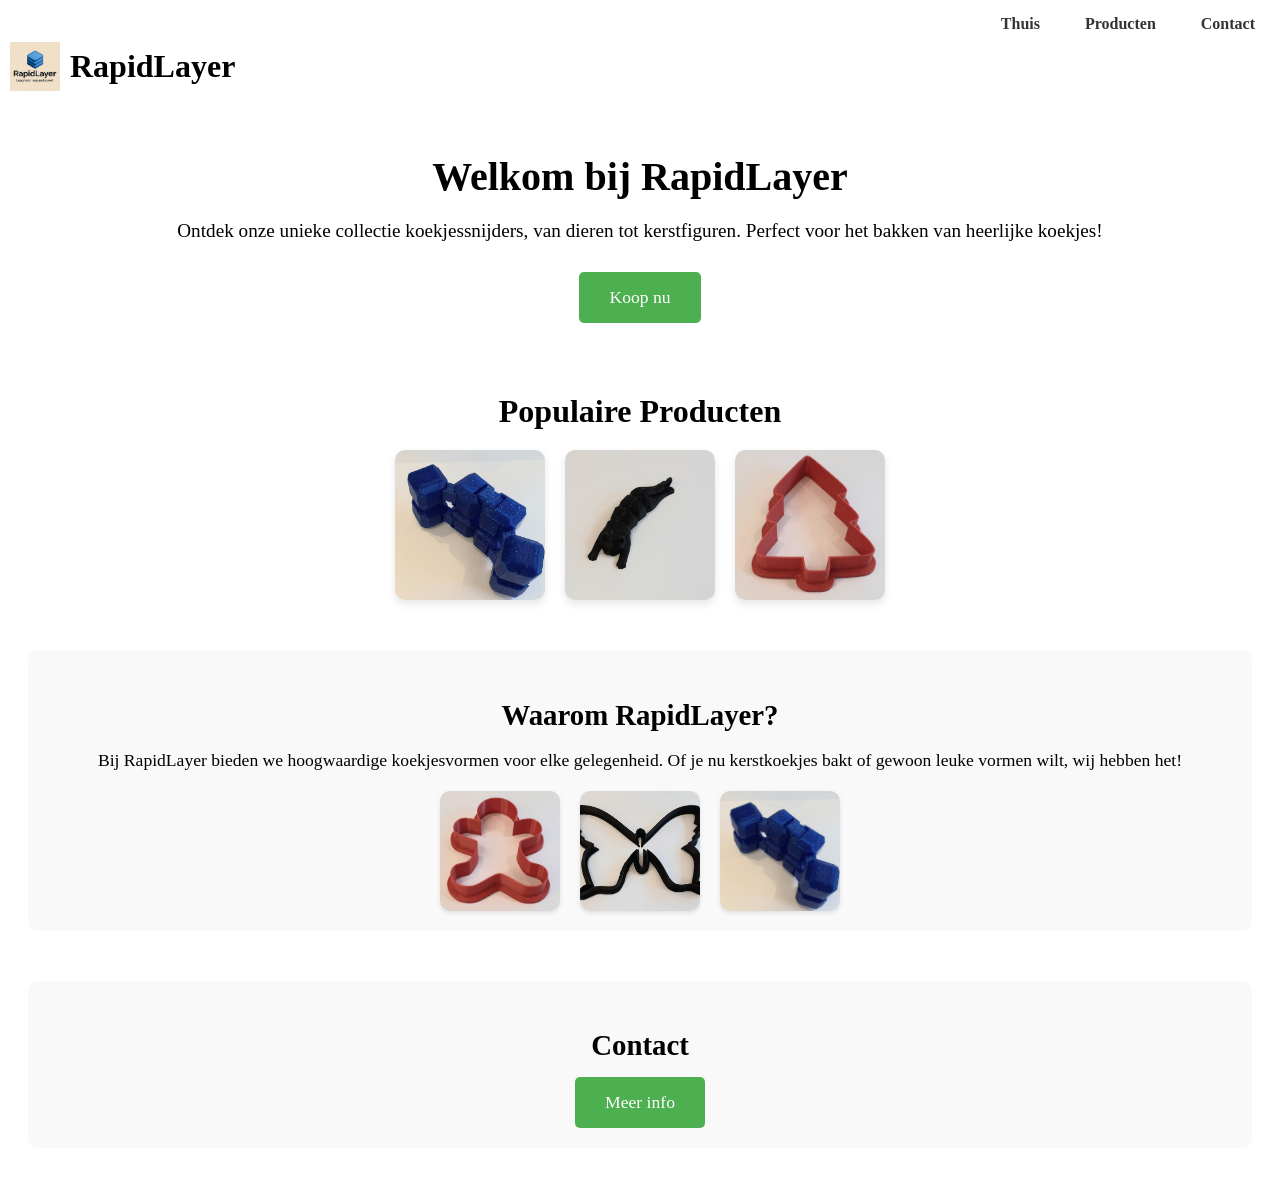
==== index.html @ 87e4d4cd "Add files via upload" ====
<!DOCTYPE html>
<html>
    <head>
        <title>RapidLayer</title>
        <link rel="stylesheet" href="style.css">
    </head>
    <body>
        <!--Headings-->
        <h1><a href="index.html"><img src="images/logo.png" alt="Logo"> RapidLayer</a></h1>

        <nav>
            <a href="index.html">Thuis</a>
            <a href="products.html">Producten</a>
            <a href="contact.html">Contact</a>
        </nav>

        <main>
            <section class="hero">
                <h2>Welkom bij RapidLayer</h2>
                <p>Ontdek onze unieke collectie koekjessnijders, van dieren tot kerstfiguren. Perfect voor het bakken van heerlijke koekjes!</p>
                <a href="products.html" class="btn">Koop nu</a>
            </section>

            <section class="featured">
                <h3>Populaire Producten</h3>
                <div class="featured-products">
                    <img src="images/infinitycube.jpeg" alt="Infinity Cube">
                    <img src="images/kat.jpg" alt="Kat">
                    <img src="images/kerstboomkoekjessnijder.jpg" alt="Kerstboom Koekjes Snijder">
                </div>
            </section>

            <section class="about">
                <h3>Waarom RapidLayer?</h3>
                <p>Bij RapidLayer bieden we hoogwaardige koekjesvormen voor elke gelegenheid. Of je nu kerstkoekjes bakt of gewoon leuke vormen wilt, wij hebben het!</p>
                <div class="about-images">
                    <img src="images/speculaasmannetjekoekjessnijder.jpg" alt="Speculaas Mannetje">
                    <img src="images/vlinderkoekjessnijder.jpg" alt="Vlinder">
                    <img src="images/infinitycube.jpeg" alt="Infinity Cube">
                </div>
            </section>

            <section class="contact-info">
                <h3>Contact</h3>
                <a href="contact.html" class="btn">Meer info</a>
            </section>
        </main>
---- style.css ----
nav {
    position: absolute;
    top: 10px;
    right: 10px;
    display: flex;
    gap: 15px;
}

nav a {
    text-decoration: none;
    color: #333;
    font-weight: bold;
    padding: 5px 15px;
    transition: color 0.3s ease;
}

nav a:hover {
    color: #007bff;
    text-decoration: underline;
}

h1 a {
    text-decoration: none;
    color: inherit;
    display: flex;
    align-items: center;
    gap: 10px;
}

h1 img {
    width: 50px;
    height: 70px;
    object-fit: contain;
}

h1 {
    position: absolute;
    top: 10px;
    left: 10px;
}

.products {
    display: grid;
    grid-template-columns: repeat(4, 1fr);
    gap: 20px;
    margin-top: 80px; /* to avoid overlap with h1 */
    padding: 20px;
}

.product {
    text-align: center;
    border: 1px solid #ddd;
    padding: 10px;
    border-radius: 5px;
}

.product img {
    width: 100%;
    height: 200px;
    object-fit: contain;
    border-radius: 5px;
}

.product p {
    font-weight: bold;
    margin: 15px 0 5px 0;
}

.product-name {
    font-size: 14px;
    margin: 5px 0;
    color: #555;
}

.product button {
    background-color: #4CAF50;
    color: white;
    border: none;
    padding: 10px 20px;
    border-radius: 5px;
    cursor: pointer;
}

.product button:hover {
    background-color: #45a049;
}

.christmas-products {
    display: grid;
    grid-template-columns: repeat(4, 1fr);
    gap: 20px;
    margin-top: 20px;
    padding: 20px;
}

.hero {
    text-align: center;
    margin: 100px 20px 50px 20px;
    padding: 20px;
}

.hero h2 {
    font-size: 2.5em;
    margin-bottom: 20px;
}

.hero p {
    font-size: 1.2em;
    margin-bottom: 30px;
}

.hero button {
    background-color: #4CAF50;
    color: white;
    border: none;
    padding: 15px 30px;
    font-size: 1.1em;
    border-radius: 5px;
    cursor: pointer;
}

.hero button:hover {
    background-color: #45a049;
}

.btn {
    display: inline-block;
    background-color: #4CAF50;
    color: white;
    text-decoration: none;
    padding: 15px 30px;
    font-size: 1.1em;
    border-radius: 5px;
    transition: background-color 0.3s ease;
}

.btn:hover {
    background-color: #45a049;
}

.featured {
    margin: 50px 20px;
    text-align: center;
}

.featured h3 {
    font-size: 2em;
    margin-bottom: 20px;
}

.featured-products {
    display: flex;
    justify-content: center;
    gap: 20px;
    flex-wrap: wrap;
}

.featured-products img {
    width: 150px;
    height: 150px;
    object-fit: cover;
    border-radius: 10px;
    box-shadow: 0 4px 8px rgba(0,0,0,0.1);
}

.about, .contact-info {
    margin: 50px 20px;
    text-align: center;
    padding: 20px;
    background-color: #f9f9f9;
    border-radius: 10px;
}

.about h3, .contact-info h3 {
    font-size: 1.8em;
    margin-bottom: 15px;
}

.about p, .contact-info p {
    font-size: 1.1em;
    margin-bottom: 20px;
}

.about-images {
    display: flex;
    justify-content: center;
    gap: 20px;
    flex-wrap: wrap;
}

.about-images img {
    width: 120px;
    height: 120px;
    object-fit: cover;
    border-radius: 10px;
    box-shadow: 0 2px 4px rgba(0,0,0,0.1);
}

.contact-form {
    max-width: 600px;
    margin: 20px auto;
    padding: 20px;
    background-color: #f9f9f9;
    border-radius: 10px;
    box-shadow: 0 4px 8px rgba(0,0,0,0.1);
}

.contact-form label {
    display: block;
    margin-bottom: 5px;
    font-weight: bold;
}

.contact-form input,
.contact-form textarea {
    width: 100%;
    padding: 10px;
    margin-bottom: 15px;
    border: 1px solid #ccc;
    border-radius: 5px;
    font-size: 1em;
}

.contact-form button {
    background-color: #4CAF50;
    color: white;
    border: none;
    padding: 12px 24px;
    font-size: 1.1em;
    border-radius: 5px;
    cursor: pointer;
    transition: background-color 0.3s ease;
}

.contact-form button:hover {
    background-color: #45a049;
}

.product-btn {
    display: inline-block;
    background-color: #4CAF50;
    color: white;
    text-decoration: none;
    padding: 10px 20px;
    border-radius: 5px;
    cursor: pointer;
    transition: background-color 0.3s ease;
}

.product-btn:hover {
    background-color: #45a049;
}

.google-form-container {
    max-width: 800px;
    margin: 20px auto;
    padding: 20px;
    background-color: #f9f9f9;
    border-radius: 10px;
    box-shadow: 0 4px 8px rgba(0,0,0,0.1);
}

.google-form-container iframe {
    border-radius: 5px;
}
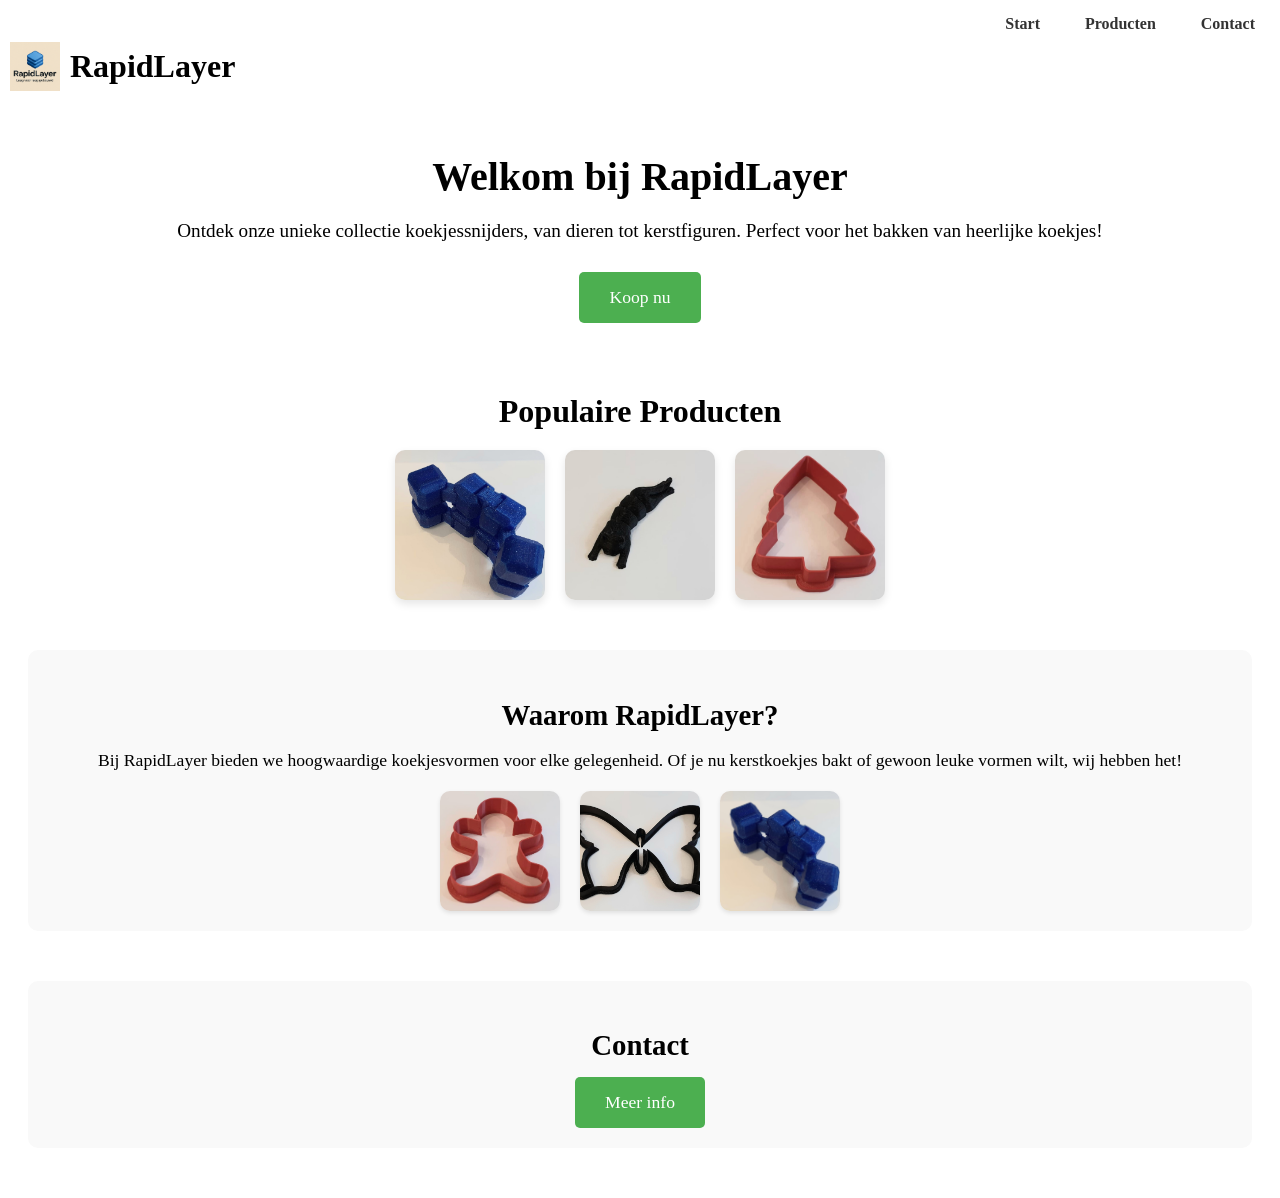
==== commit e70d0180: "start" ====
--- a/index.html
+++ b/index.html
@@ -1,47 +1,47 @@
-<!DOCTYPE html>
-<html>
-    <head>
-        <title>RapidLayer</title>
-        <link rel="stylesheet" href="style.css">
-    </head>
-    <body>
-        <!--Headings-->
-        <h1><a href="index.html"><img src="images/logo.png" alt="Logo"> RapidLayer</a></h1>
-
-        <nav>
-            <a href="index.html">Thuis</a>
-            <a href="products.html">Producten</a>
-            <a href="contact.html">Contact</a>
-        </nav>
-
-        <main>
-            <section class="hero">
-                <h2>Welkom bij RapidLayer</h2>
-                <p>Ontdek onze unieke collectie koekjessnijders, van dieren tot kerstfiguren. Perfect voor het bakken van heerlijke koekjes!</p>
-                <a href="products.html" class="btn">Koop nu</a>
-            </section>
-
-            <section class="featured">
-                <h3>Populaire Producten</h3>
-                <div class="featured-products">
-                    <img src="images/infinitycube.jpeg" alt="Infinity Cube">
-                    <img src="images/kat.jpg" alt="Kat">
-                    <img src="images/kerstboomkoekjessnijder.jpg" alt="Kerstboom Koekjes Snijder">
-                </div>
-            </section>
-
-            <section class="about">
-                <h3>Waarom RapidLayer?</h3>
-                <p>Bij RapidLayer bieden we hoogwaardige koekjesvormen voor elke gelegenheid. Of je nu kerstkoekjes bakt of gewoon leuke vormen wilt, wij hebben het!</p>
-                <div class="about-images">
-                    <img src="images/speculaasmannetjekoekjessnijder.jpg" alt="Speculaas Mannetje">
-                    <img src="images/vlinderkoekjessnijder.jpg" alt="Vlinder">
-                    <img src="images/infinitycube.jpeg" alt="Infinity Cube">
-                </div>
-            </section>
-
-            <section class="contact-info">
-                <h3>Contact</h3>
-                <a href="contact.html" class="btn">Meer info</a>
-            </section>
+<!DOCTYPE html>
+<html>
+    <head>
+        <title>RapidLayer</title>
+        <link rel="stylesheet" href="style.css">
+    </head>
+    <body>
+        <!--Headings-->
+        <h1><a href="index.html"><img src="images/logo.png" alt="Logo"> RapidLayer</a></h1>
+
+        <nav>
+            <a href="index.html">Start</a>
+            <a href="products.html">Producten</a>
+            <a href="contact.html">Contact</a>
+        </nav>
+
+        <main>
+            <section class="hero">
+                <h2>Welkom bij RapidLayer</h2>
+                <p>Ontdek onze unieke collectie koekjessnijders, van dieren tot kerstfiguren. Perfect voor het bakken van heerlijke koekjes!</p>
+                <a href="products.html" class="btn">Koop nu</a>
+            </section>
+
+            <section class="featured">
+                <h3>Populaire Producten</h3>
+                <div class="featured-products">
+                    <img src="images/infinitycube.jpeg" alt="Infinity Cube">
+                    <img src="images/kat.jpg" alt="Kat">
+                    <img src="images/kerstboomkoekjessnijder.jpg" alt="Kerstboom Koekjes Snijder">
+                </div>
+            </section>
+
+            <section class="about">
+                <h3>Waarom RapidLayer?</h3>
+                <p>Bij RapidLayer bieden we hoogwaardige koekjesvormen voor elke gelegenheid. Of je nu kerstkoekjes bakt of gewoon leuke vormen wilt, wij hebben het!</p>
+                <div class="about-images">
+                    <img src="images/speculaasmannetjekoekjessnijder.jpg" alt="Speculaas Mannetje">
+                    <img src="images/vlinderkoekjessnijder.jpg" alt="Vlinder">
+                    <img src="images/infinitycube.jpeg" alt="Infinity Cube">
+                </div>
+            </section>
+
+            <section class="contact-info">
+                <h3>Contact</h3>
+                <a href="contact.html" class="btn">Meer info</a>
+            </section>
         </main>
--- a/style.css
+++ b/style.css
@@ -1,265 +1,265 @@
-nav {
-    position: absolute;
-    top: 10px;
-    right: 10px;
-    display: flex;
-    gap: 15px;
-}
-
-nav a {
-    text-decoration: none;
-    color: #333;
-    font-weight: bold;
-    padding: 5px 15px;
-    transition: color 0.3s ease;
-}
-
-nav a:hover {
-    color: #007bff;
-    text-decoration: underline;
-}
-
-h1 a {
-    text-decoration: none;
-    color: inherit;
-    display: flex;
-    align-items: center;
-    gap: 10px;
-}
-
-h1 img {
-    width: 50px;
-    height: 70px;
-    object-fit: contain;
-}
-
-h1 {
-    position: absolute;
-    top: 10px;
-    left: 10px;
-}
-
-.products {
-    display: grid;
-    grid-template-columns: repeat(4, 1fr);
-    gap: 20px;
-    margin-top: 80px; /* to avoid overlap with h1 */
-    padding: 20px;
-}
-
-.product {
-    text-align: center;
-    border: 1px solid #ddd;
-    padding: 10px;
-    border-radius: 5px;
-}
-
-.product img {
-    width: 100%;
-    height: 200px;
-    object-fit: contain;
-    border-radius: 5px;
-}
-
-.product p {
-    font-weight: bold;
-    margin: 15px 0 5px 0;
-}
-
-.product-name {
-    font-size: 14px;
-    margin: 5px 0;
-    color: #555;
-}
-
-.product button {
-    background-color: #4CAF50;
-    color: white;
-    border: none;
-    padding: 10px 20px;
-    border-radius: 5px;
-    cursor: pointer;
-}
-
-.product button:hover {
-    background-color: #45a049;
-}
-
-.christmas-products {
-    display: grid;
-    grid-template-columns: repeat(4, 1fr);
-    gap: 20px;
-    margin-top: 20px;
-    padding: 20px;
-}
-
-.hero {
-    text-align: center;
-    margin: 100px 20px 50px 20px;
-    padding: 20px;
-}
-
-.hero h2 {
-    font-size: 2.5em;
-    margin-bottom: 20px;
-}
-
-.hero p {
-    font-size: 1.2em;
-    margin-bottom: 30px;
-}
-
-.hero button {
-    background-color: #4CAF50;
-    color: white;
-    border: none;
-    padding: 15px 30px;
-    font-size: 1.1em;
-    border-radius: 5px;
-    cursor: pointer;
-}
-
-.hero button:hover {
-    background-color: #45a049;
-}
-
-.btn {
-    display: inline-block;
-    background-color: #4CAF50;
-    color: white;
-    text-decoration: none;
-    padding: 15px 30px;
-    font-size: 1.1em;
-    border-radius: 5px;
-    transition: background-color 0.3s ease;
-}
-
-.btn:hover {
-    background-color: #45a049;
-}
-
-.featured {
-    margin: 50px 20px;
-    text-align: center;
-}
-
-.featured h3 {
-    font-size: 2em;
-    margin-bottom: 20px;
-}
-
-.featured-products {
-    display: flex;
-    justify-content: center;
-    gap: 20px;
-    flex-wrap: wrap;
-}
-
-.featured-products img {
-    width: 150px;
-    height: 150px;
-    object-fit: cover;
-    border-radius: 10px;
-    box-shadow: 0 4px 8px rgba(0,0,0,0.1);
-}
-
-.about, .contact-info {
-    margin: 50px 20px;
-    text-align: center;
-    padding: 20px;
-    background-color: #f9f9f9;
-    border-radius: 10px;
-}
-
-.about h3, .contact-info h3 {
-    font-size: 1.8em;
-    margin-bottom: 15px;
-}
-
-.about p, .contact-info p {
-    font-size: 1.1em;
-    margin-bottom: 20px;
-}
-
-.about-images {
-    display: flex;
-    justify-content: center;
-    gap: 20px;
-    flex-wrap: wrap;
-}
-
-.about-images img {
-    width: 120px;
-    height: 120px;
-    object-fit: cover;
-    border-radius: 10px;
-    box-shadow: 0 2px 4px rgba(0,0,0,0.1);
-}
-
-.contact-form {
-    max-width: 600px;
-    margin: 20px auto;
-    padding: 20px;
-    background-color: #f9f9f9;
-    border-radius: 10px;
-    box-shadow: 0 4px 8px rgba(0,0,0,0.1);
-}
-
-.contact-form label {
-    display: block;
-    margin-bottom: 5px;
-    font-weight: bold;
-}
-
-.contact-form input,
-.contact-form textarea {
-    width: 100%;
-    padding: 10px;
-    margin-bottom: 15px;
-    border: 1px solid #ccc;
-    border-radius: 5px;
-    font-size: 1em;
-}
-
-.contact-form button {
-    background-color: #4CAF50;
-    color: white;
-    border: none;
-    padding: 12px 24px;
-    font-size: 1.1em;
-    border-radius: 5px;
-    cursor: pointer;
-    transition: background-color 0.3s ease;
-}
-
-.contact-form button:hover {
-    background-color: #45a049;
-}
-
-.product-btn {
-    display: inline-block;
-    background-color: #4CAF50;
-    color: white;
-    text-decoration: none;
-    padding: 10px 20px;
-    border-radius: 5px;
-    cursor: pointer;
-    transition: background-color 0.3s ease;
-}
-
-.product-btn:hover {
-    background-color: #45a049;
-}
-
-.google-form-container {
-    max-width: 800px;
-    margin: 20px auto;
-    padding: 20px;
-    background-color: #f9f9f9;
-    border-radius: 10px;
-    box-shadow: 0 4px 8px rgba(0,0,0,0.1);
-}
-
-.google-form-container iframe {
-    border-radius: 5px;
+nav {
+    position: absolute;
+    top: 10px;
+    right: 10px;
+    display: flex;
+    gap: 15px;
+}
+
+nav a {
+    text-decoration: none;
+    color: #333;
+    font-weight: bold;
+    padding: 5px 15px;
+    transition: color 0.3s ease;
+}
+
+nav a:hover {
+    color: #007bff;
+    text-decoration: underline;
+}
+
+h1 a {
+    text-decoration: none;
+    color: inherit;
+    display: flex;
+    align-items: center;
+    gap: 10px;
+}
+
+h1 img {
+    width: 50px;
+    height: 70px;
+    object-fit: contain;
+}
+
+h1 {
+    position: absolute;
+    top: 10px;
+    left: 10px;
+}
+
+.products {
+    display: grid;
+    grid-template-columns: repeat(4, 1fr);
+    gap: 20px;
+    margin-top: 80px; /* to avoid overlap with h1 */
+    padding: 20px;
+}
+
+.product {
+    text-align: center;
+    border: 1px solid #ddd;
+    padding: 10px;
+    border-radius: 5px;
+}
+
+.product img {
+    width: 100%;
+    height: 200px;
+    object-fit: contain;
+    border-radius: 5px;
+}
+
+.product p {
+    font-weight: bold;
+    margin: 15px 0 5px 0;
+}
+
+.product-name {
+    font-size: 14px;
+    margin: 5px 0;
+    color: #555;
+}
+
+.product button {
+    background-color: #4CAF50;
+    color: white;
+    border: none;
+    padding: 10px 20px;
+    border-radius: 5px;
+    cursor: pointer;
+}
+
+.product button:hover {
+    background-color: #45a049;
+}
+
+.christmas-products {
+    display: grid;
+    grid-template-columns: repeat(4, 1fr);
+    gap: 20px;
+    margin-top: 20px;
+    padding: 20px;
+}
+
+.hero {
+    text-align: center;
+    margin: 100px 20px 50px 20px;
+    padding: 20px;
+}
+
+.hero h2 {
+    font-size: 2.5em;
+    margin-bottom: 20px;
+}
+
+.hero p {
+    font-size: 1.2em;
+    margin-bottom: 30px;
+}
+
+.hero button {
+    background-color: #4CAF50;
+    color: white;
+    border: none;
+    padding: 15px 30px;
+    font-size: 1.1em;
+    border-radius: 5px;
+    cursor: pointer;
+}
+
+.hero button:hover {
+    background-color: #45a049;
+}
+
+.btn {
+    display: inline-block;
+    background-color: #4CAF50;
+    color: white;
+    text-decoration: none;
+    padding: 15px 30px;
+    font-size: 1.1em;
+    border-radius: 5px;
+    transition: background-color 0.3s ease;
+}
+
+.btn:hover {
+    background-color: #45a049;
+}
+
+.featured {
+    margin: 50px 20px;
+    text-align: center;
+}
+
+.featured h3 {
+    font-size: 2em;
+    margin-bottom: 20px;
+}
+
+.featured-products {
+    display: flex;
+    justify-content: center;
+    gap: 20px;
+    flex-wrap: wrap;
+}
+
+.featured-products img {
+    width: 150px;
+    height: 150px;
+    object-fit: cover;
+    border-radius: 10px;
+    box-shadow: 0 4px 8px rgba(0,0,0,0.1);
+}
+
+.about, .contact-info {
+    margin: 50px 20px;
+    text-align: center;
+    padding: 20px;
+    background-color: #f9f9f9;
+    border-radius: 10px;
+}
+
+.about h3, .contact-info h3 {
+    font-size: 1.8em;
+    margin-bottom: 15px;
+}
+
+.about p, .contact-info p {
+    font-size: 1.1em;
+    margin-bottom: 20px;
+}
+
+.about-images {
+    display: flex;
+    justify-content: center;
+    gap: 20px;
+    flex-wrap: wrap;
+}
+
+.about-images img {
+    width: 120px;
+    height: 120px;
+    object-fit: cover;
+    border-radius: 10px;
+    box-shadow: 0 2px 4px rgba(0,0,0,0.1);
+}
+
+.contact-form {
+    max-width: 600px;
+    margin: 20px auto;
+    padding: 20px;
+    background-color: #f9f9f9;
+    border-radius: 10px;
+    box-shadow: 0 4px 8px rgba(0,0,0,0.1);
+}
+
+.contact-form label {
+    display: block;
+    margin-bottom: 5px;
+    font-weight: bold;
+}
+
+.contact-form input,
+.contact-form textarea {
+    width: 100%;
+    padding: 10px;
+    margin-bottom: 15px;
+    border: 1px solid #ccc;
+    border-radius: 5px;
+    font-size: 1em;
+}
+
+.contact-form button {
+    background-color: #4CAF50;
+    color: white;
+    border: none;
+    padding: 12px 24px;
+    font-size: 1.1em;
+    border-radius: 5px;
+    cursor: pointer;
+    transition: background-color 0.3s ease;
+}
+
+.contact-form button:hover {
+    background-color: #45a049;
+}
+
+.product-btn {
+    display: inline-block;
+    background-color: #4CAF50;
+    color: white;
+    text-decoration: none;
+    padding: 10px 20px;
+    border-radius: 5px;
+    cursor: pointer;
+    transition: background-color 0.3s ease;
+}
+
+.product-btn:hover {
+    background-color: #45a049;
+}
+
+.google-form-container {
+    max-width: 800px;
+    margin: 20px auto;
+    padding: 20px;
+    background-color: #f9f9f9;
+    border-radius: 10px;
+    box-shadow: 0 4px 8px rgba(0,0,0,0.1);
+}
+
+.google-form-container iframe {
+    border-radius: 5px;
 }
